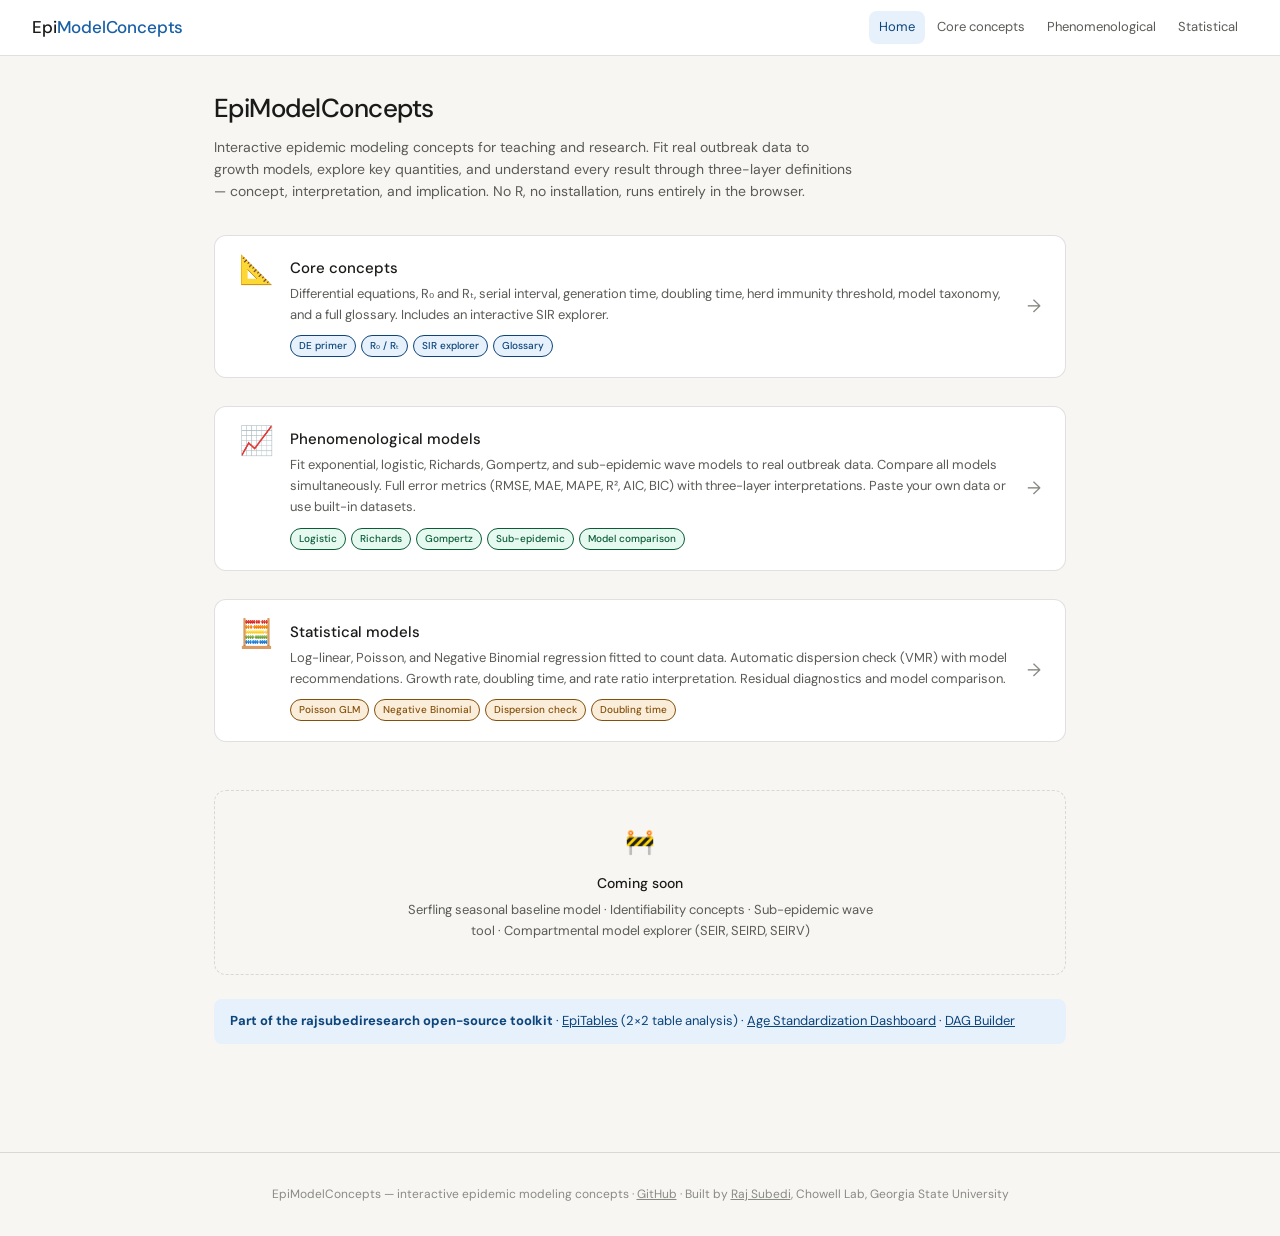
==== index.html @ 0c94482d "initial commit" ====
<!DOCTYPE html>
<html lang="en">
<head>
  <meta charset="UTF-8">
  <meta name="viewport" content="width=device-width, initial-scale=1.0">
  <title>EpiModelConcepts — Epidemic Modeling for Teaching and Research</title>
  <meta name="description" content="Interactive epidemic modeling concepts and tools. Phenomenological models, statistical models, differential equations, R0, serial interval — with real outbreak data and three-layer interpretations.">
  <link rel="preconnect" href="https://fonts.googleapis.com">
  <link href="https://fonts.googleapis.com/css2?family=DM+Sans:wght@400;500&family=DM+Mono&display=swap" rel="stylesheet">
  <link rel="stylesheet" href="css/style.css">
</head>
<body>

<header class="site-header">
  <a href="index.html" class="logo">Epi<span>ModelConcepts</span></a>
  <nav class="site-nav">
    <a href="index.html" class="active">Home</a>
    <a href="concepts.html">Core concepts</a>
    <a href="phenomenological.html">Phenomenological</a>
    <a href="statistical.html">Statistical</a>
  </nav>
</header>

<main class="page-wrap">
  <div class="page-hero">
    <h1>EpiModelConcepts</h1>
    <p>Interactive epidemic modeling concepts for teaching and research. Fit real outbreak data to growth models, explore key quantities, and understand every result through three-layer definitions — concept, interpretation, and implication. No R, no installation, runs entirely in the browser.</p>
  </div>

  <!-- Module cards -->
  <div style="display:flex;flex-direction:column;gap:12px;margin-bottom:2rem">

    <a href="concepts.html" style="text-decoration:none">
      <div class="card" style="cursor:pointer;transition:border-color 0.15s" onmouseover="this.style.borderColor='var(--accent)'" onmouseout="this.style.borderColor=''">
        <div style="display:flex;align-items:flex-start;gap:16px">
          <div style="font-size:28px;line-height:1">📐</div>
          <div>
            <div style="font-size:15px;font-weight:500;color:var(--text);margin-bottom:4px">Core concepts</div>
            <div style="font-size:13px;color:var(--text-secondary);line-height:1.6;margin-bottom:10px">Differential equations, R₀ and Rₜ, serial interval, generation time, doubling time, herd immunity threshold, model taxonomy, and a full glossary. Includes an interactive SIR explorer.</div>
            <div style="display:flex;flex-wrap:wrap;gap:5px">
              <span class="tag" style="background:var(--accent-bg);border-color:var(--accent);color:var(--accent-text);font-size:10px;padding:2px 8px;border-radius:20px;border:0.5px solid;font-weight:500">DE primer</span>
              <span class="tag" style="background:var(--accent-bg);border-color:var(--accent);color:var(--accent-text);font-size:10px;padding:2px 8px;border-radius:20px;border:0.5px solid;font-weight:500">R₀ / Rₜ</span>
              <span class="tag" style="background:var(--accent-bg);border-color:var(--accent);color:var(--accent-text);font-size:10px;padding:2px 8px;border-radius:20px;border:0.5px solid;font-weight:500">SIR explorer</span>
              <span class="tag" style="background:var(--accent-bg);border-color:var(--accent);color:var(--accent-text);font-size:10px;padding:2px 8px;border-radius:20px;border:0.5px solid;font-weight:500">Glossary</span>
            </div>
          </div>
          <span style="font-size:18px;color:var(--text-tertiary);align-self:center;margin-left:auto">→</span>
        </div>
      </div>
    </a>

    <a href="phenomenological.html" style="text-decoration:none">
      <div class="card" style="cursor:pointer;transition:border-color 0.15s" onmouseover="this.style.borderColor='var(--accent)'" onmouseout="this.style.borderColor=''">
        <div style="display:flex;align-items:flex-start;gap:16px">
          <div style="font-size:28px;line-height:1">📈</div>
          <div>
            <div style="font-size:15px;font-weight:500;color:var(--text);margin-bottom:4px">Phenomenological models</div>
            <div style="font-size:13px;color:var(--text-secondary);line-height:1.6;margin-bottom:10px">Fit exponential, logistic, Richards, Gompertz, and sub-epidemic wave models to real outbreak data. Compare all models simultaneously. Full error metrics (RMSE, MAE, MAPE, R², AIC, BIC) with three-layer interpretations. Paste your own data or use built-in datasets.</div>
            <div style="display:flex;flex-wrap:wrap;gap:5px">
              <span class="tag" style="background:var(--success-bg);border-color:var(--success-text);color:var(--success-text);font-size:10px;padding:2px 8px;border-radius:20px;border:0.5px solid;font-weight:500">Logistic</span>
              <span class="tag" style="background:var(--success-bg);border-color:var(--success-text);color:var(--success-text);font-size:10px;padding:2px 8px;border-radius:20px;border:0.5px solid;font-weight:500">Richards</span>
              <span class="tag" style="background:var(--success-bg);border-color:var(--success-text);color:var(--success-text);font-size:10px;padding:2px 8px;border-radius:20px;border:0.5px solid;font-weight:500">Gompertz</span>
              <span class="tag" style="background:var(--success-bg);border-color:var(--success-text);color:var(--success-text);font-size:10px;padding:2px 8px;border-radius:20px;border:0.5px solid;font-weight:500">Sub-epidemic</span>
              <span class="tag" style="background:var(--success-bg);border-color:var(--success-text);color:var(--success-text);font-size:10px;padding:2px 8px;border-radius:20px;border:0.5px solid;font-weight:500">Model comparison</span>
            </div>
          </div>
          <span style="font-size:18px;color:var(--text-tertiary);align-self:center;margin-left:auto">→</span>
        </div>
      </div>
    </a>

    <a href="statistical.html" style="text-decoration:none">
      <div class="card" style="cursor:pointer;transition:border-color 0.15s" onmouseover="this.style.borderColor='var(--accent)'" onmouseout="this.style.borderColor=''">
        <div style="display:flex;align-items:flex-start;gap:16px">
          <div style="font-size:28px;line-height:1">🧮</div>
          <div>
            <div style="font-size:15px;font-weight:500;color:var(--text);margin-bottom:4px">Statistical models</div>
            <div style="font-size:13px;color:var(--text-secondary);line-height:1.6;margin-bottom:10px">Log-linear, Poisson, and Negative Binomial regression fitted to count data. Automatic dispersion check (VMR) with model recommendations. Growth rate, doubling time, and rate ratio interpretation. Residual diagnostics and model comparison.</div>
            <div style="display:flex;flex-wrap:wrap;gap:5px">
              <span class="tag" style="background:var(--warn-bg);border-color:var(--warn-text);color:var(--warn-text);font-size:10px;padding:2px 8px;border-radius:20px;border:0.5px solid;font-weight:500">Poisson GLM</span>
              <span class="tag" style="background:var(--warn-bg);border-color:var(--warn-text);color:var(--warn-text);font-size:10px;padding:2px 8px;border-radius:20px;border:0.5px solid;font-weight:500">Negative Binomial</span>
              <span class="tag" style="background:var(--warn-bg);border-color:var(--warn-text);color:var(--warn-text);font-size:10px;padding:2px 8px;border-radius:20px;border:0.5px solid;font-weight:500">Dispersion check</span>
              <span class="tag" style="background:var(--warn-bg);border-color:var(--warn-text);color:var(--warn-text);font-size:10px;padding:2px 8px;border-radius:20px;border:0.5px solid;font-weight:500">Doubling time</span>
            </div>
          </div>
          <span style="font-size:18px;color:var(--text-tertiary);align-self:center;margin-left:auto">→</span>
        </div>
      </div>
    </a>

  </div>

  <!-- Coming soon -->
  <div style="border:0.5px dashed var(--border);border-radius:var(--radius-lg);padding:2rem;text-align:center;background:var(--bg-surface)">
    <div style="font-size:24px;margin-bottom:10px">🚧</div>
    <div style="font-size:14px;font-weight:500;color:var(--text);margin-bottom:6px">Coming soon</div>
    <div style="font-size:13px;color:var(--text-secondary);max-width:480px;margin:0 auto;line-height:1.6">
      Serfling seasonal baseline model · Identifiability concepts · Sub-epidemic wave tool · Compartmental model explorer (SEIR, SEIRD, SEIRV)
    </div>
  </div>

  <div class="info-box" style="margin-top:1.5rem">
    <strong>Part of the rajsubediresearch open-source toolkit</strong> ·
    <a href="https://rajsubediresearch.github.io/epitables/" style="color:var(--accent-text)">EpiTables</a> (2×2 table analysis) ·
    <a href="https://rajsubediresearch.github.io/age-standardization-dashboard/" style="color:var(--accent-text)">Age Standardization Dashboard</a> ·
    <a href="https://rajsubediresearch.github.io/dag-builder/" style="color:var(--accent-text)">DAG Builder</a>
  </div>
</main>

<footer class="site-footer">
  EpiModelConcepts — interactive epidemic modeling concepts ·
  <a href="https://github.com/rajsubediresearch/epimodelconcepts" target="_blank">GitHub</a> ·
  Built by <a href="https://rajsubediresearch.github.io" target="_blank">Raj Subedi</a>, Chowell Lab, Georgia State University
</footer>

</body>
</html>
---- css/style.css ----
/* EpiModelConcepts — base styles, matches EpiTables theme */
*, *::before, *::after { box-sizing: border-box; margin: 0; padding: 0; }

:root {
  --bg: #ffffff;
  --bg-surface: #f7f6f3;
  --bg-secondary: #f0eeea;
  --text: #1a1a18;
  --text-secondary: #5a5a56;
  --text-tertiary: #8a8a84;
  --border: rgba(0,0,0,0.12);
  --border-med: rgba(0,0,0,0.22);
  --accent: #185FA5;
  --accent-bg: #E6F1FB;
  --accent-text: #0C447C;
  --warn-bg: #FAEEDA;
  --warn-text: #854F0B;
  --success-bg: #E6F9F0;
  --success-text: #0A5C36;
  --radius-md: 8px;
  --radius-lg: 12px;
  --font: 'DM Sans', system-ui, sans-serif;
  --font-mono: 'DM Mono', ui-monospace, monospace;
}

@media (prefers-color-scheme: dark) {
  :root {
    --bg: #1a1a18;
    --bg-surface: #222220;
    --bg-secondary: #2a2a27;
    --text: #f0eeea;
    --text-secondary: #a8a8a2;
    --text-tertiary: #6a6a64;
    --border: rgba(255,255,255,0.1);
    --border-med: rgba(255,255,255,0.18);
    --accent: #378ADD;
    --accent-bg: #0c2a44;
    --accent-text: #85B7EB;
    --warn-bg: #3a2a08;
    --warn-text: #FAC775;
    --success-bg: #0a2a1a;
    --success-text: #6EE7B7;
  }
}

html { font-size: 16px; }
body {
  font-family: var(--font);
  background: var(--bg-surface);
  color: var(--text);
  line-height: 1.6;
  min-height: 100vh;
}

/* ── Site header ── */
.site-header {
  background: var(--bg);
  border-bottom: 0.5px solid var(--border);
  padding: 0 2rem;
  position: sticky;
  top: 0;
  z-index: 100;
  display: flex;
  align-items: center;
  justify-content: space-between;
  height: 56px;
}

.site-header .logo {
  font-size: 17px;
  font-weight: 500;
  color: var(--text);
  text-decoration: none;
  letter-spacing: -0.01em;
  white-space: nowrap;
}

.site-header .logo span { color: var(--accent); }

.site-nav {
  display: flex;
  gap: 2px;
  overflow-x: auto;
  -webkit-overflow-scrolling: touch;
  scrollbar-width: none;
  flex-shrink: 1;
  min-width: 0;
}
.site-nav::-webkit-scrollbar { display: none; }

.site-nav a {
  font-size: 13px;
  color: var(--text-secondary);
  text-decoration: none;
  padding: 6px 10px;
  border-radius: var(--radius-md);
  transition: background 0.15s, color 0.15s;
  white-space: nowrap;
}
.site-nav a:hover { background: var(--bg-secondary); color: var(--text); }
.site-nav a.active { background: var(--accent-bg); color: var(--accent-text); }

/* ── Page layout ── */
.page-wrap {
  max-width: 900px;
  margin: 0 auto;
  padding: 2rem 1.5rem 4rem;
}

.page-hero { margin-bottom: 2rem; }
.page-hero h1 {
  font-size: 26px;
  font-weight: 500;
  letter-spacing: -0.02em;
  color: var(--text);
  margin-bottom: 6px;
}
.page-hero p {
  font-size: 14px;
  color: var(--text-secondary);
  max-width: 640px;
  line-height: 1.6;
}

/* ── Cards ── */
.card {
  background: var(--bg);
  border: 0.5px solid var(--border);
  border-radius: var(--radius-lg);
  padding: 1.25rem 1.5rem;
  margin-bottom: 1rem;
}

.section-label {
  font-size: 11px;
  font-weight: 500;
  color: var(--text-tertiary);
  text-transform: uppercase;
  letter-spacing: 0.07em;
  margin-bottom: 0.75rem;
}

.inner-divider {
  font-size: 11px;
  font-weight: 500;
  color: var(--text-tertiary);
  text-transform: uppercase;
  letter-spacing: 0.07em;
  margin: 1.25rem 0 0.75rem;
  padding-bottom: 5px;
  border-bottom: 0.5px solid var(--border);
}

/* ── Form elements ── */
.field-row {
  display: flex;
  align-items: center;
  gap: 10px;
  margin-bottom: 8px;
  flex-wrap: wrap;
}
.field-row label {
  font-size: 13px;
  color: var(--text-secondary);
  min-width: 110px;
}
.field-row input[type="text"],
.field-row input[type="number"],
.field-row select,
.field-row textarea {
  font-family: var(--font);
  font-size: 13px;
  padding: 7px 10px;
  border: 0.5px solid var(--border-med);
  border-radius: var(--radius-md);
  background: var(--bg-secondary);
  color: var(--text);
  transition: border-color 0.15s;
}
.field-row input[type="text"] { flex: 1; min-width: 160px; }
.field-row input[type="number"] { width: 100px; text-align: center; }
.field-row select { flex: 1; min-width: 160px; }
.field-row textarea {
  flex: 1;
  min-width: 200px;
  min-height: 90px;
  resize: vertical;
  font-family: var(--font-mono);
  font-size: 12px;
}
.field-row input:focus,
.field-row select:focus,
.field-row textarea:focus {
  outline: none;
  border-color: var(--accent);
}

/* ── Pill buttons ── */
.pill-group { display: flex; gap: 6px; flex-wrap: wrap; margin-bottom: 10px; }
.pill-btn {
  font-size: 12px;
  font-family: var(--font);
  padding: 5px 14px;
  border: 0.5px solid var(--border-med);
  border-radius: 20px;
  background: transparent;
  color: var(--text-secondary);
  cursor: pointer;
  transition: all 0.15s;
}
.pill-btn:hover { background: var(--bg-secondary); color: var(--text); }
.pill-btn.active { background: var(--accent-bg); color: var(--accent-text); border-color: var(--accent); }

/* ── Action button ── */
.btn-primary {
  font-family: var(--font);
  font-size: 13px;
  font-weight: 500;
  padding: 8px 20px;
  background: var(--accent);
  color: #fff;
  border: none;
  border-radius: var(--radius-md);
  cursor: pointer;
  transition: opacity 0.15s;
}
.btn-primary:hover { opacity: 0.88; }
.btn-primary:disabled { opacity: 0.4; cursor: not-allowed; }

/* ── Metrics grid ── */
.metrics-grid {
  display: grid;
  grid-template-columns: repeat(auto-fit, minmax(170px, 1fr));
  gap: 8px;
  margin-top: 8px;
}

.metric-card {
  background: var(--bg-secondary);
  border-radius: var(--radius-md);
  padding: 0.85rem 1rem;
}
.metric-card .m-label { font-size: 11px; color: var(--text-tertiary); margin-bottom: 4px; }
.metric-card .m-value { font-size: 20px; font-weight: 500; color: var(--text); letter-spacing: -0.02em; }
.metric-card .m-ci { font-size: 11px; color: var(--text-secondary); margin-top: 2px; font-family: var(--font-mono); }
.metric-card .m-interp { font-size: 12px; color: var(--text-secondary); margin-top: 8px; line-height: 1.5; border-top: 0.5px solid var(--border); padding-top: 7px; }

/* ── Three-layer concept box ── */
.concept-box {
  border: 0.5px solid var(--border);
  border-radius: var(--radius-md);
  overflow: hidden;
  margin-bottom: 1rem;
}
.concept-box .cb-definition {
  background: var(--accent-bg);
  padding: 0.85rem 1rem;
  font-size: 13px;
  color: var(--accent-text);
  line-height: 1.6;
}
.concept-box .cb-definition strong {
  display: block;
  font-size: 12px;
  font-weight: 500;
  text-transform: uppercase;
  letter-spacing: 0.05em;
  margin-bottom: 4px;
  opacity: 0.75;
}
.concept-box .cb-interpretation {
  background: var(--bg);
  padding: 0.85rem 1rem;
  font-size: 13px;
  color: var(--text-secondary);
  line-height: 1.6;
  border-top: 0.5px solid var(--border);
}
.concept-box .cb-interpretation strong {
  display: block;
  font-size: 12px;
  font-weight: 500;
  text-transform: uppercase;
  letter-spacing: 0.05em;
  margin-bottom: 4px;
  color: var(--text-tertiary);
}
.concept-box .cb-sowhat {
  background: var(--success-bg);
  padding: 0.75rem 1rem;
  font-size: 12px;
  color: var(--success-text);
  line-height: 1.6;
  border-top: 0.5px solid var(--border);
}
.concept-box .cb-sowhat::before {
  content: "💡 ";
}

/* ── Equation display ── */
.equation-box {
  background: var(--bg-secondary);
  border-left: 3px solid var(--accent);
  border-radius: 0 var(--radius-md) var(--radius-md) 0;
  padding: 0.85rem 1.25rem;
  margin: 0.75rem 0;
  font-family: var(--font-mono);
  font-size: 14px;
  color: var(--text);
  overflow-x: auto;
}
.equation-box .eq-label {
  font-size: 11px;
  color: var(--text-tertiary);
  font-family: var(--font);
  margin-bottom: 4px;
  text-transform: uppercase;
  letter-spacing: 0.05em;
}

/* ── Tab bar ── */
.tab-bar {
  display: flex;
  gap: 4px;
  margin-bottom: 1.5rem;
  flex-wrap: wrap;
  border-bottom: 0.5px solid var(--border);
}
.tab-btn {
  font-size: 13px;
  font-family: var(--font);
  padding: 8px 16px;
  border: none;
  background: transparent;
  color: var(--text-secondary);
  cursor: pointer;
  border-bottom: 2px solid transparent;
  margin-bottom: -0.5px;
  transition: color 0.15s, border-color 0.15s;
  white-space: nowrap;
}
.tab-btn:hover { color: var(--text); }
.tab-btn.active { color: var(--accent); border-bottom-color: var(--accent); font-weight: 500; }
.tab-panel { display: none; }
.tab-panel.active { display: block; }

/* ── Info / warn boxes ── */
.info-box {
  background: var(--accent-bg);
  border-radius: var(--radius-md);
  padding: 0.75rem 1rem;
  margin: 0.75rem 0;
  font-size: 13px;
  color: var(--accent-text);
  line-height: 1.6;
}
.warn-box {
  background: var(--warn-bg);
  border-radius: var(--radius-md);
  padding: 0.6rem 0.9rem;
  margin-bottom: 10px;
  font-size: 12px;
  color: var(--warn-text);
  line-height: 1.5;
}

/* ── Test result rows ── */
.test-result-row {
  display: flex;
  justify-content: space-between;
  align-items: center;
  padding: 8px 0;
  border-bottom: 0.5px solid var(--border);
}
.test-result-row:last-child { border-bottom: none; }
.test-result-row .tr-name { font-size: 13px; color: var(--text); }
.test-result-row .tr-sub { font-size: 11px; color: var(--text-secondary); margin-top: 1px; }
.test-result-row .tr-val { font-size: 13px; font-weight: 500; color: var(--text); text-align: right; font-family: var(--font-mono); }
.test-result-row .tr-p { font-size: 11px; color: var(--text-secondary); font-family: var(--font-mono); }

/* ── Chart container ── */
.chart-wrap {
  position: relative;
  width: 100%;
  height: 300px;
  margin: 1rem 0;
}

/* ── Parameter table ── */
.param-table {
  width: 100%;
  border-collapse: collapse;
  font-size: 13px;
  margin-top: 0.5rem;
}
.param-table th {
  font-size: 11px;
  font-weight: 500;
  color: var(--text-secondary);
  padding: 6px 10px;
  text-align: left;
  border-bottom: 0.5px solid var(--border);
}
.param-table td {
  padding: 7px 10px;
  border-bottom: 0.5px solid var(--border);
  color: var(--text);
  font-family: var(--font-mono);
  font-size: 12px;
}
.param-table tr:last-child td { border-bottom: none; }
.param-table .p-name {
  font-family: var(--font);
  font-weight: 500;
  color: var(--text);
  font-size: 13px;
}
.param-table .p-desc {
  font-family: var(--font);
  color: var(--text-secondary);
  font-size: 12px;
}

/* ── Model comparison table ── */
.compare-table {
  width: 100%;
  border-collapse: collapse;
  font-size: 13px;
  margin-top: 0.5rem;
}
.compare-table th {
  font-size: 11px;
  font-weight: 500;
  color: var(--text-secondary);
  padding: 6px 10px;
  text-align: center;
  border-bottom: 0.5px solid var(--border);
  background: var(--bg-secondary);
}
.compare-table th:first-child { text-align: left; }
.compare-table td {
  padding: 7px 10px;
  border-bottom: 0.5px solid var(--border);
  text-align: center;
  font-family: var(--font-mono);
  font-size: 12px;
}
.compare-table td:first-child {
  text-align: left;
  font-family: var(--font);
  font-weight: 500;
  font-size: 13px;
}
.compare-table tr:last-child td { border-bottom: none; }
.compare-table .best { color: var(--success-text); font-weight: 500; }
.compare-table .worst { color: var(--warn-text); }

/* ── Footer ── */
.site-footer {
  text-align: center;
  padding: 2rem;
  font-size: 12px;
  color: var(--text-tertiary);
  border-top: 0.5px solid var(--border);
  margin-top: 2rem;
}
.site-footer a { color: var(--text-tertiary); text-decoration: underline; }

@media (max-width: 600px) {
  .page-wrap { padding: 1.25rem 1rem 3rem; }
  .site-header { padding: 0 1rem; }
  .metrics-grid { grid-template-columns: 1fr 1fr; }
  .tab-btn { font-size: 12px; padding: 7px 10px; }
  .chart-wrap { height: 240px; }
}
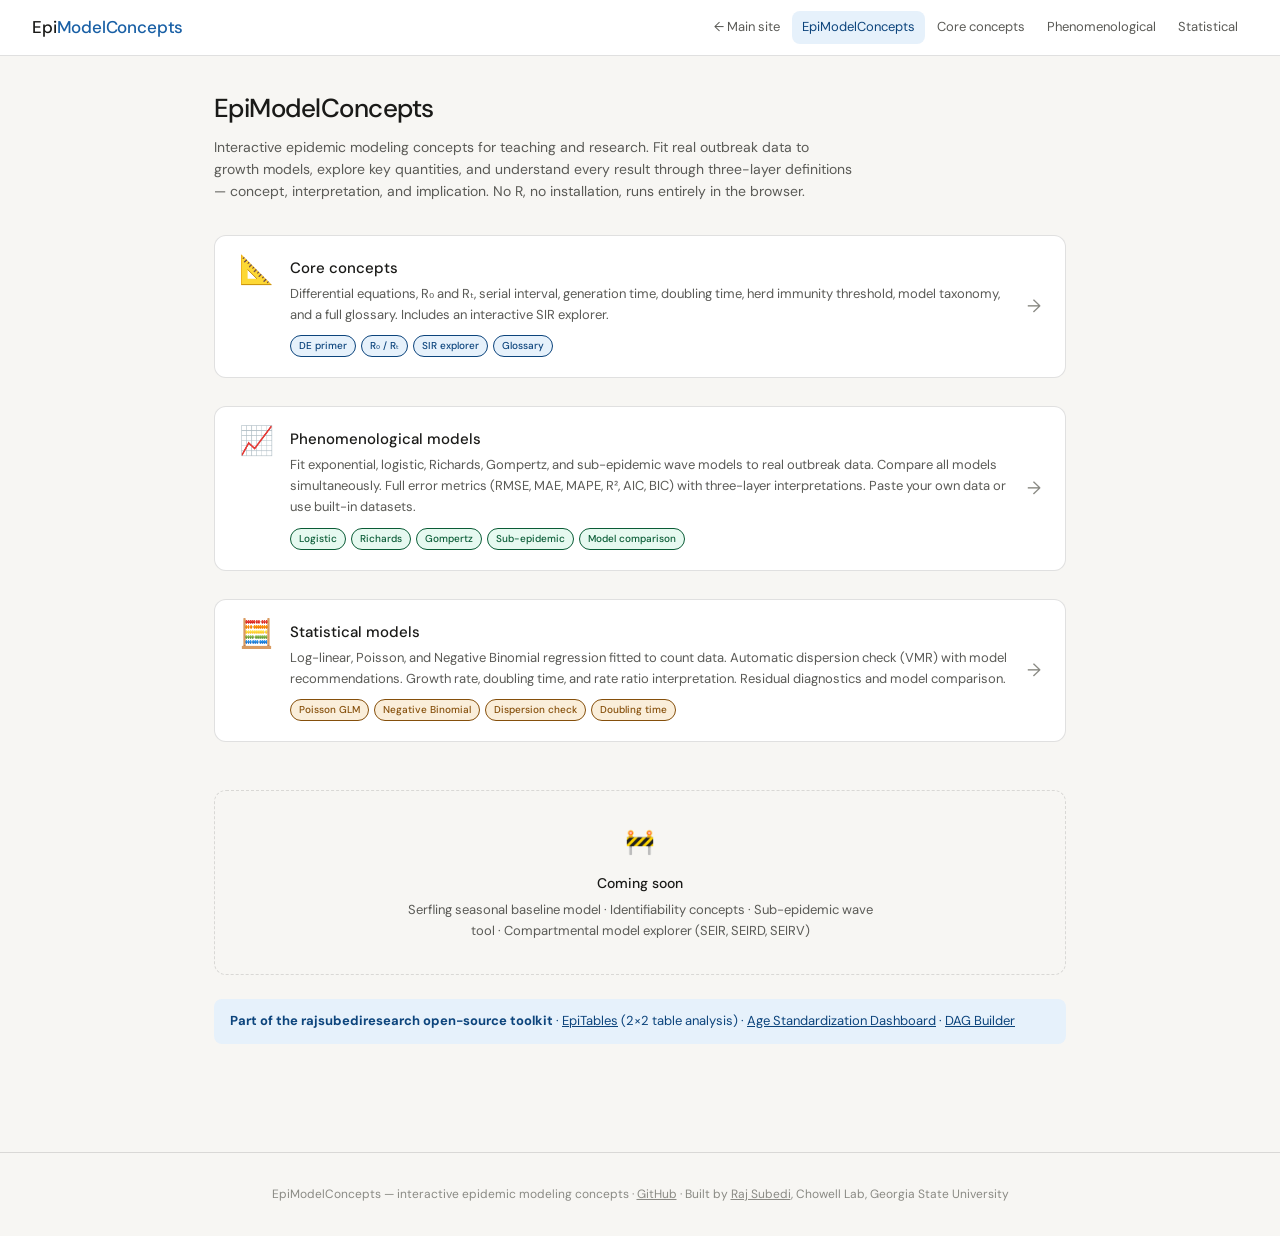
==== commit c963cf00: "add main site link to nav, fix histogram overlap" ====
--- a/index.html
+++ b/index.html
@@ -14,7 +14,8 @@
 <header class="site-header">
   <a href="index.html" class="logo">Epi<span>ModelConcepts</span></a>
   <nav class="site-nav">
-    <a href="index.html" class="active">Home</a>
+    <a href="https://rajsubediresearch.github.io" target="_blank">← Main site</a>
+    <a href="index.html" class="active">EpiModelConcepts</a>
     <a href="concepts.html">Core concepts</a>
     <a href="phenomenological.html">Phenomenological</a>
     <a href="statistical.html">Statistical</a>
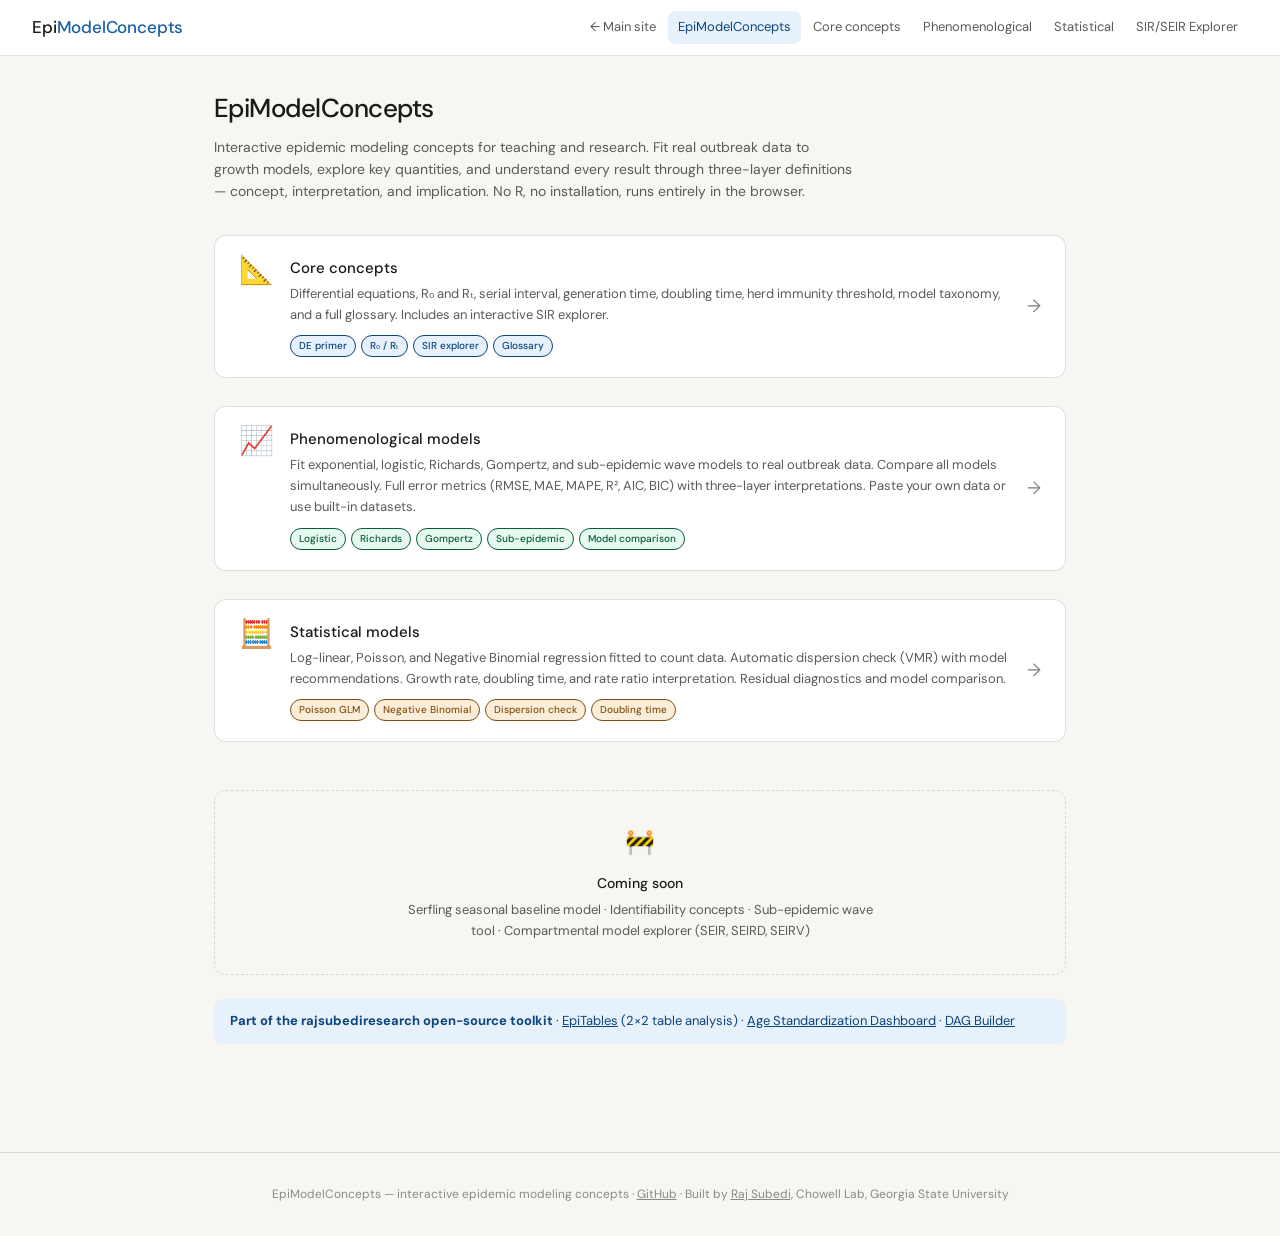
==== commit b50fce41: "add SIR/SEIR explorer with sample presets and auto-interpretation" ====
--- a/index.html
+++ b/index.html
@@ -19,6 +19,7 @@
     <a href="concepts.html">Core concepts</a>
     <a href="phenomenological.html">Phenomenological</a>
     <a href="statistical.html">Statistical</a>
+    <a href="sir_explorer.html">SIR/SEIR Explorer</a>
   </nav>
 </header>
 
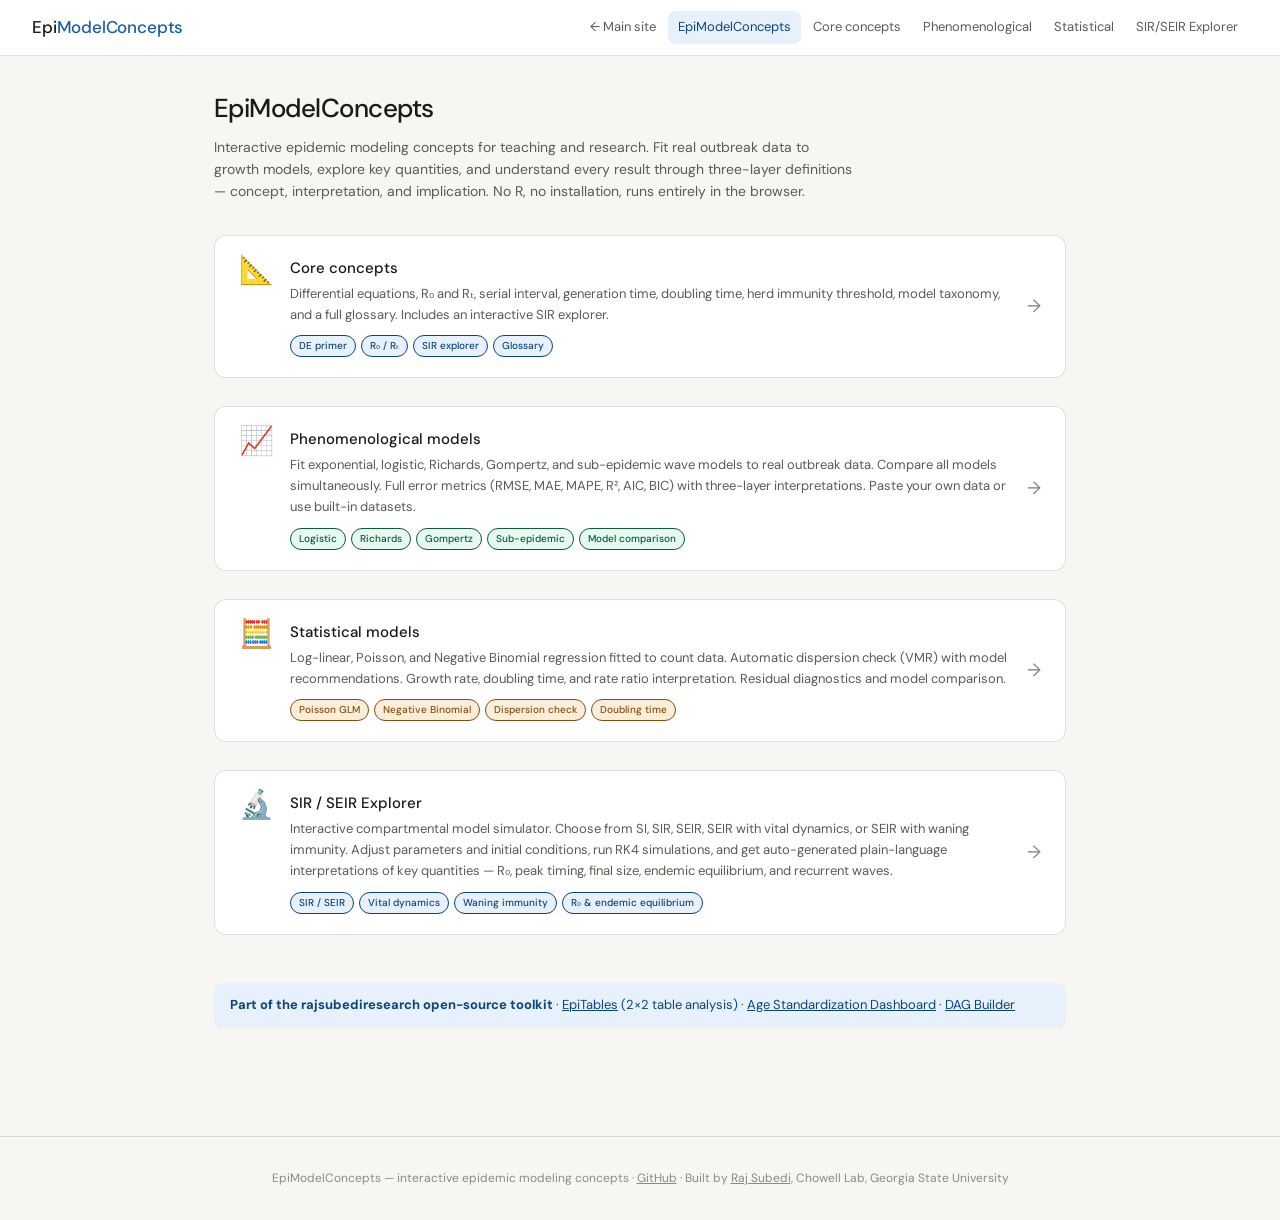
==== commit 86bd6ae8: "add SIR/SEIR card to homepage, remove coming soon, update README" ====
--- a/index.html
+++ b/index.html
@@ -90,15 +90,25 @@
       </div>
     </a>
 
-  </div>
+    <a href="sir_explorer.html" style="text-decoration:none">
+      <div class="card" style="cursor:pointer;transition:border-color 0.15s" onmouseover="this.style.borderColor='var(--accent)'" onmouseout="this.style.borderColor=''">
+        <div style="display:flex;align-items:flex-start;gap:16px">
+          <div style="font-size:28px;line-height:1">🔬</div>
+          <div>
+            <div style="font-size:15px;font-weight:500;color:var(--text);margin-bottom:4px">SIR / SEIR Explorer</div>
+            <div style="font-size:13px;color:var(--text-secondary);line-height:1.6;margin-bottom:10px">Interactive compartmental model simulator. Choose from SI, SIR, SEIR, SEIR with vital dynamics, or SEIR with waning immunity. Adjust parameters and initial conditions, run RK4 simulations, and get auto-generated plain-language interpretations of key quantities — R₀, peak timing, final size, endemic equilibrium, and recurrent waves.</div>
+            <div style="display:flex;flex-wrap:wrap;gap:5px">
+              <span class="tag" style="background:var(--accent-bg);border-color:var(--accent);color:var(--accent-text);font-size:10px;padding:2px 8px;border-radius:20px;border:0.5px solid;font-weight:500">SIR / SEIR</span>
+              <span class="tag" style="background:var(--accent-bg);border-color:var(--accent);color:var(--accent-text);font-size:10px;padding:2px 8px;border-radius:20px;border:0.5px solid;font-weight:500">Vital dynamics</span>
+              <span class="tag" style="background:var(--accent-bg);border-color:var(--accent);color:var(--accent-text);font-size:10px;padding:2px 8px;border-radius:20px;border:0.5px solid;font-weight:500">Waning immunity</span>
+              <span class="tag" style="background:var(--accent-bg);border-color:var(--accent);color:var(--accent-text);font-size:10px;padding:2px 8px;border-radius:20px;border:0.5px solid;font-weight:500">R₀ &amp; endemic equilibrium</span>
+            </div>
+          </div>
+          <span style="font-size:18px;color:var(--text-tertiary);align-self:center;margin-left:auto">→</span>
+        </div>
+      </div>
+    </a>
 
-  <!-- Coming soon -->
-  <div style="border:0.5px dashed var(--border);border-radius:var(--radius-lg);padding:2rem;text-align:center;background:var(--bg-surface)">
-    <div style="font-size:24px;margin-bottom:10px">🚧</div>
-    <div style="font-size:14px;font-weight:500;color:var(--text);margin-bottom:6px">Coming soon</div>
-    <div style="font-size:13px;color:var(--text-secondary);max-width:480px;margin:0 auto;line-height:1.6">
-      Serfling seasonal baseline model · Identifiability concepts · Sub-epidemic wave tool · Compartmental model explorer (SEIR, SEIRD, SEIRV)
-    </div>
   </div>
 
   <div class="info-box" style="margin-top:1.5rem">
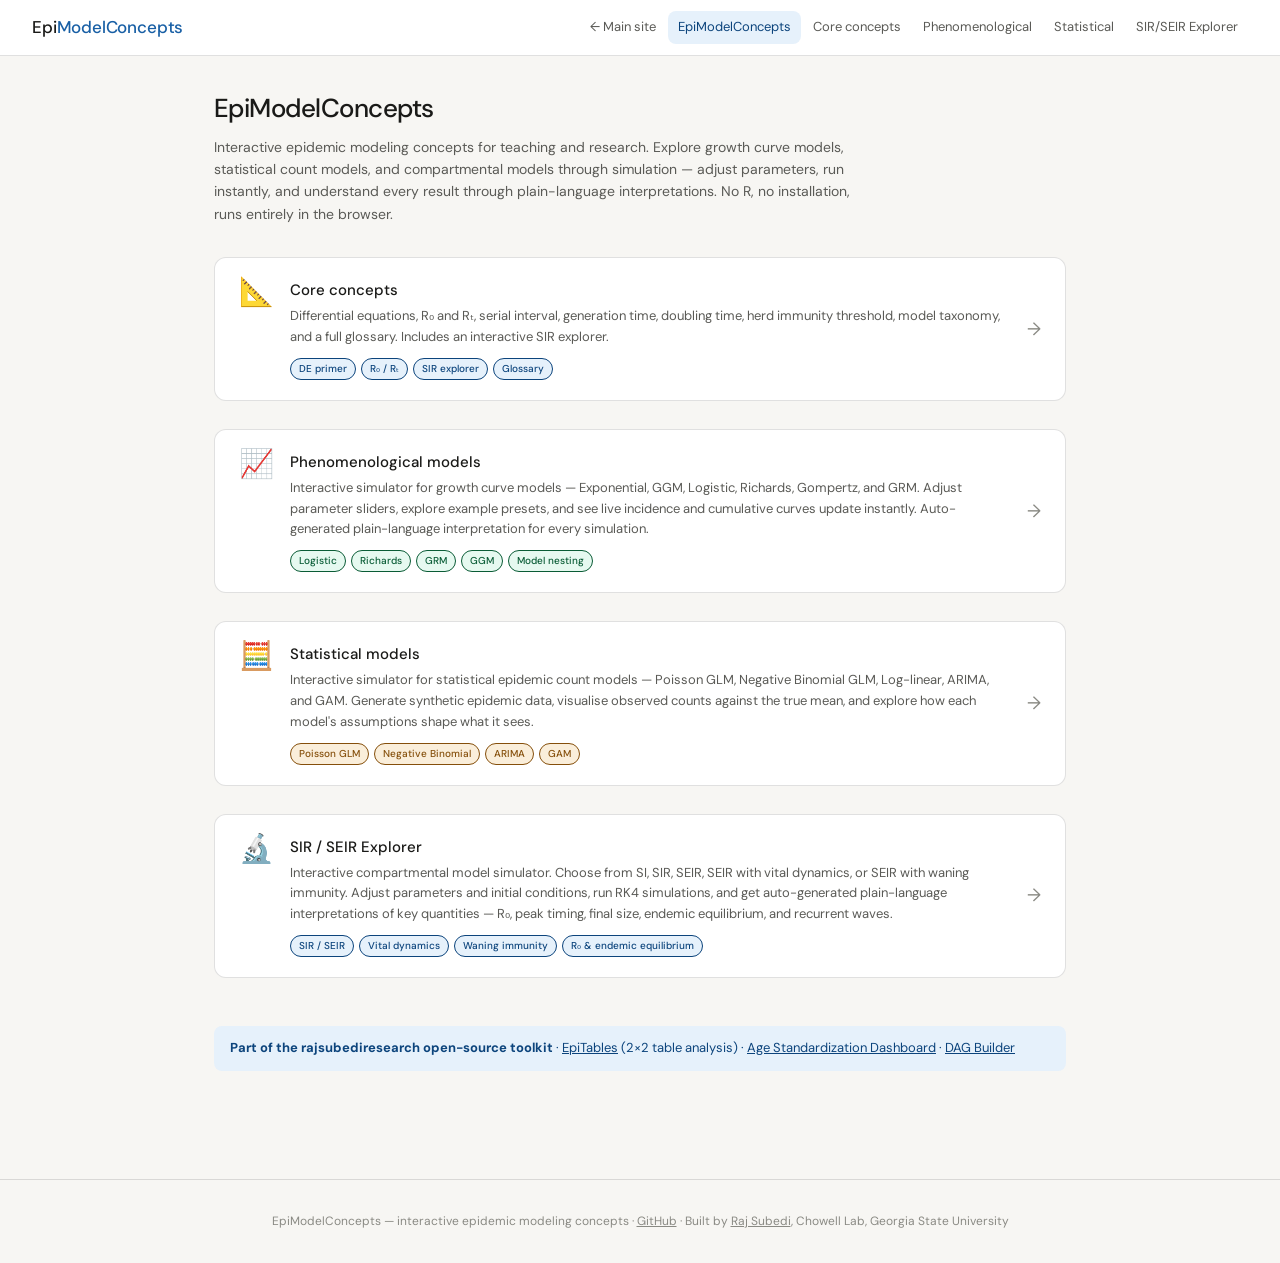
==== commit 69a8234f: "Update index cards; delete js/core.js; clean dead script tags from all pages" ====
--- a/index.html
+++ b/index.html
@@ -26,7 +26,7 @@
 <main class="page-wrap">
   <div class="page-hero">
     <h1>EpiModelConcepts</h1>
-    <p>Interactive epidemic modeling concepts for teaching and research. Fit real outbreak data to growth models, explore key quantities, and understand every result through three-layer definitions — concept, interpretation, and implication. No R, no installation, runs entirely in the browser.</p>
+    <p>Interactive epidemic modeling concepts for teaching and research. Explore growth curve models, statistical count models, and compartmental models through simulation — adjust parameters, run instantly, and understand every result through plain-language interpretations. No R, no installation, runs entirely in the browser.</p>
   </div>
 
   <!-- Module cards -->
@@ -57,13 +57,13 @@
           <div style="font-size:28px;line-height:1">📈</div>
           <div>
             <div style="font-size:15px;font-weight:500;color:var(--text);margin-bottom:4px">Phenomenological models</div>
-            <div style="font-size:13px;color:var(--text-secondary);line-height:1.6;margin-bottom:10px">Fit exponential, logistic, Richards, Gompertz, and sub-epidemic wave models to real outbreak data. Compare all models simultaneously. Full error metrics (RMSE, MAE, MAPE, R², AIC, BIC) with three-layer interpretations. Paste your own data or use built-in datasets.</div>
+            <div style="font-size:13px;color:var(--text-secondary);line-height:1.6;margin-bottom:10px">Interactive simulator for growth curve models — Exponential, GGM, Logistic, Richards, Gompertz, and GRM. Adjust parameter sliders, explore example presets, and see live incidence and cumulative curves update instantly. Auto-generated plain-language interpretation for every simulation.</div>
             <div style="display:flex;flex-wrap:wrap;gap:5px">
               <span class="tag" style="background:var(--success-bg);border-color:var(--success-text);color:var(--success-text);font-size:10px;padding:2px 8px;border-radius:20px;border:0.5px solid;font-weight:500">Logistic</span>
               <span class="tag" style="background:var(--success-bg);border-color:var(--success-text);color:var(--success-text);font-size:10px;padding:2px 8px;border-radius:20px;border:0.5px solid;font-weight:500">Richards</span>
-              <span class="tag" style="background:var(--success-bg);border-color:var(--success-text);color:var(--success-text);font-size:10px;padding:2px 8px;border-radius:20px;border:0.5px solid;font-weight:500">Gompertz</span>
-              <span class="tag" style="background:var(--success-bg);border-color:var(--success-text);color:var(--success-text);font-size:10px;padding:2px 8px;border-radius:20px;border:0.5px solid;font-weight:500">Sub-epidemic</span>
-              <span class="tag" style="background:var(--success-bg);border-color:var(--success-text);color:var(--success-text);font-size:10px;padding:2px 8px;border-radius:20px;border:0.5px solid;font-weight:500">Model comparison</span>
+              <span class="tag" style="background:var(--success-bg);border-color:var(--success-text);color:var(--success-text);font-size:10px;padding:2px 8px;border-radius:20px;border:0.5px solid;font-weight:500">GRM</span>
+              <span class="tag" style="background:var(--success-bg);border-color:var(--success-text);color:var(--success-text);font-size:10px;padding:2px 8px;border-radius:20px;border:0.5px solid;font-weight:500">GGM</span>
+              <span class="tag" style="background:var(--success-bg);border-color:var(--success-text);color:var(--success-text);font-size:10px;padding:2px 8px;border-radius:20px;border:0.5px solid;font-weight:500">Model nesting</span>
             </div>
           </div>
           <span style="font-size:18px;color:var(--text-tertiary);align-self:center;margin-left:auto">→</span>
@@ -77,12 +77,12 @@
           <div style="font-size:28px;line-height:1">🧮</div>
           <div>
             <div style="font-size:15px;font-weight:500;color:var(--text);margin-bottom:4px">Statistical models</div>
-            <div style="font-size:13px;color:var(--text-secondary);line-height:1.6;margin-bottom:10px">Log-linear, Poisson, and Negative Binomial regression fitted to count data. Automatic dispersion check (VMR) with model recommendations. Growth rate, doubling time, and rate ratio interpretation. Residual diagnostics and model comparison.</div>
+            <div style="font-size:13px;color:var(--text-secondary);line-height:1.6;margin-bottom:10px">Interactive simulator for statistical epidemic count models — Poisson GLM, Negative Binomial GLM, Log-linear, ARIMA, and GAM. Generate synthetic epidemic data, visualise observed counts against the true mean, and explore how each model's assumptions shape what it sees.</div>
             <div style="display:flex;flex-wrap:wrap;gap:5px">
               <span class="tag" style="background:var(--warn-bg);border-color:var(--warn-text);color:var(--warn-text);font-size:10px;padding:2px 8px;border-radius:20px;border:0.5px solid;font-weight:500">Poisson GLM</span>
               <span class="tag" style="background:var(--warn-bg);border-color:var(--warn-text);color:var(--warn-text);font-size:10px;padding:2px 8px;border-radius:20px;border:0.5px solid;font-weight:500">Negative Binomial</span>
-              <span class="tag" style="background:var(--warn-bg);border-color:var(--warn-text);color:var(--warn-text);font-size:10px;padding:2px 8px;border-radius:20px;border:0.5px solid;font-weight:500">Dispersion check</span>
-              <span class="tag" style="background:var(--warn-bg);border-color:var(--warn-text);color:var(--warn-text);font-size:10px;padding:2px 8px;border-radius:20px;border:0.5px solid;font-weight:500">Doubling time</span>
+              <span class="tag" style="background:var(--warn-bg);border-color:var(--warn-text);color:var(--warn-text);font-size:10px;padding:2px 8px;border-radius:20px;border:0.5px solid;font-weight:500">ARIMA</span>
+              <span class="tag" style="background:var(--warn-bg);border-color:var(--warn-text);color:var(--warn-text);font-size:10px;padding:2px 8px;border-radius:20px;border:0.5px solid;font-weight:500">GAM</span>
             </div>
           </div>
           <span style="font-size:18px;color:var(--text-tertiary);align-self:center;margin-left:auto">→</span>
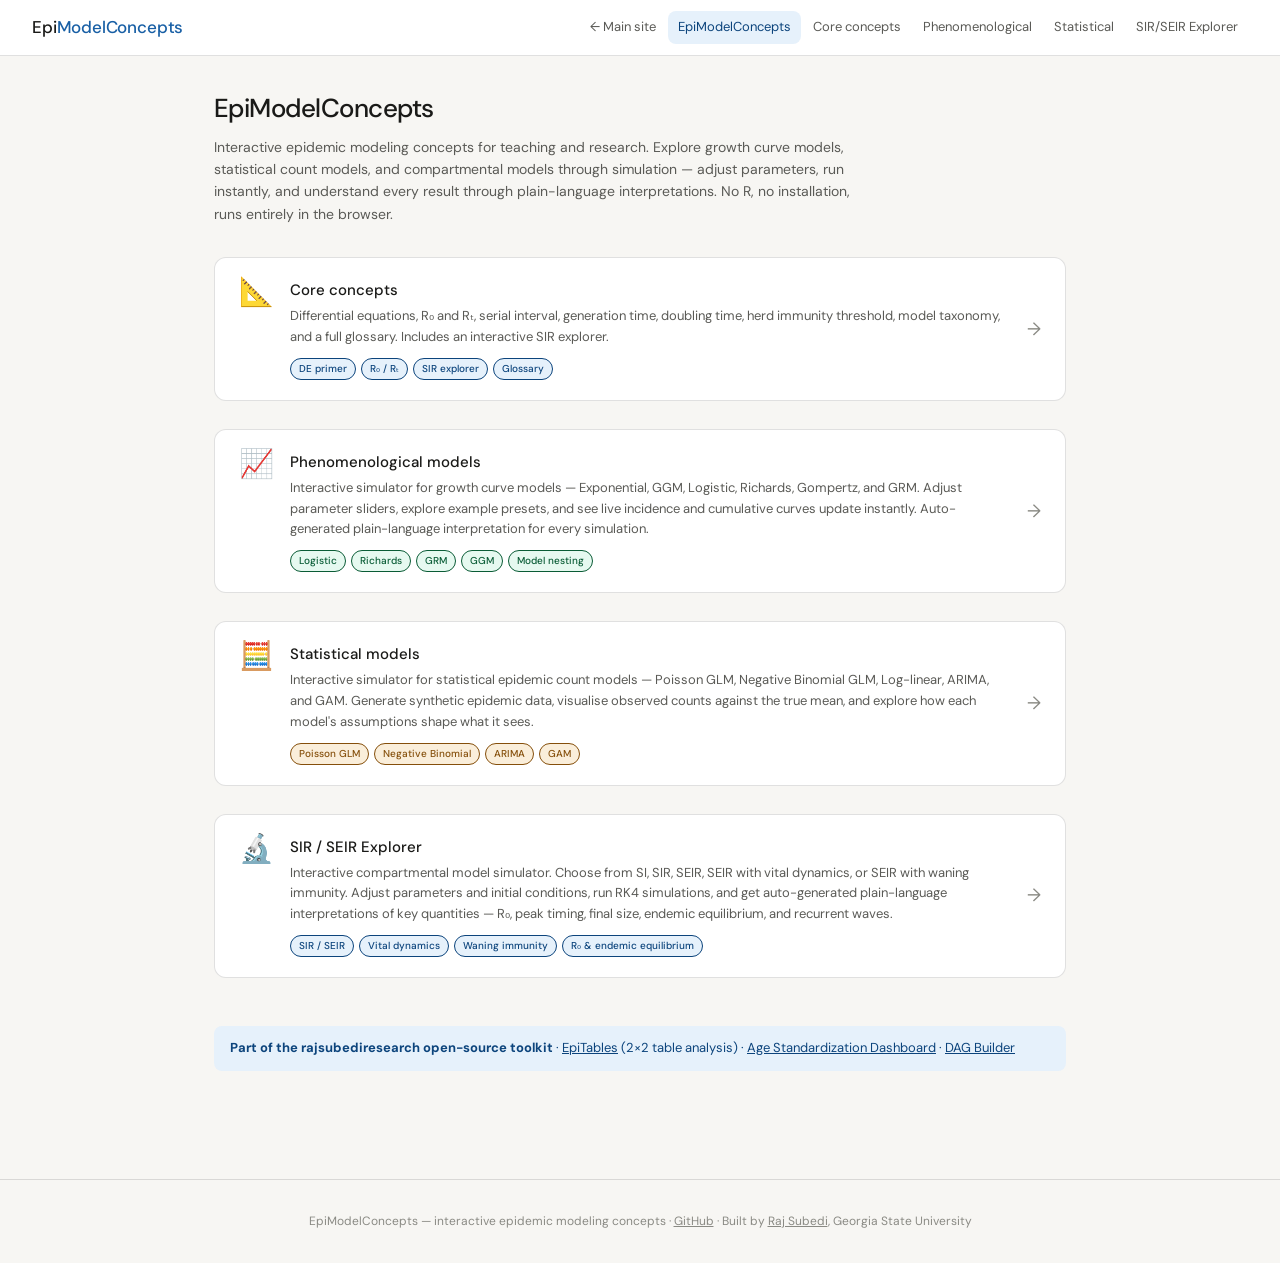
==== commit 4d7dee22: "typo fixes" ====
--- a/index.html
+++ b/index.html
@@ -122,7 +122,7 @@
 <footer class="site-footer">
   EpiModelConcepts — interactive epidemic modeling concepts ·
   <a href="https://github.com/rajsubediresearch/epimodelconcepts" target="_blank">GitHub</a> ·
-  Built by <a href="https://rajsubediresearch.github.io" target="_blank">Raj Subedi</a>, Chowell Lab, Georgia State University
+  Built by <a href="https://rajsubediresearch.github.io" target="_blank">Raj Subedi</a>, Georgia State University
 </footer>
 
 </body>
